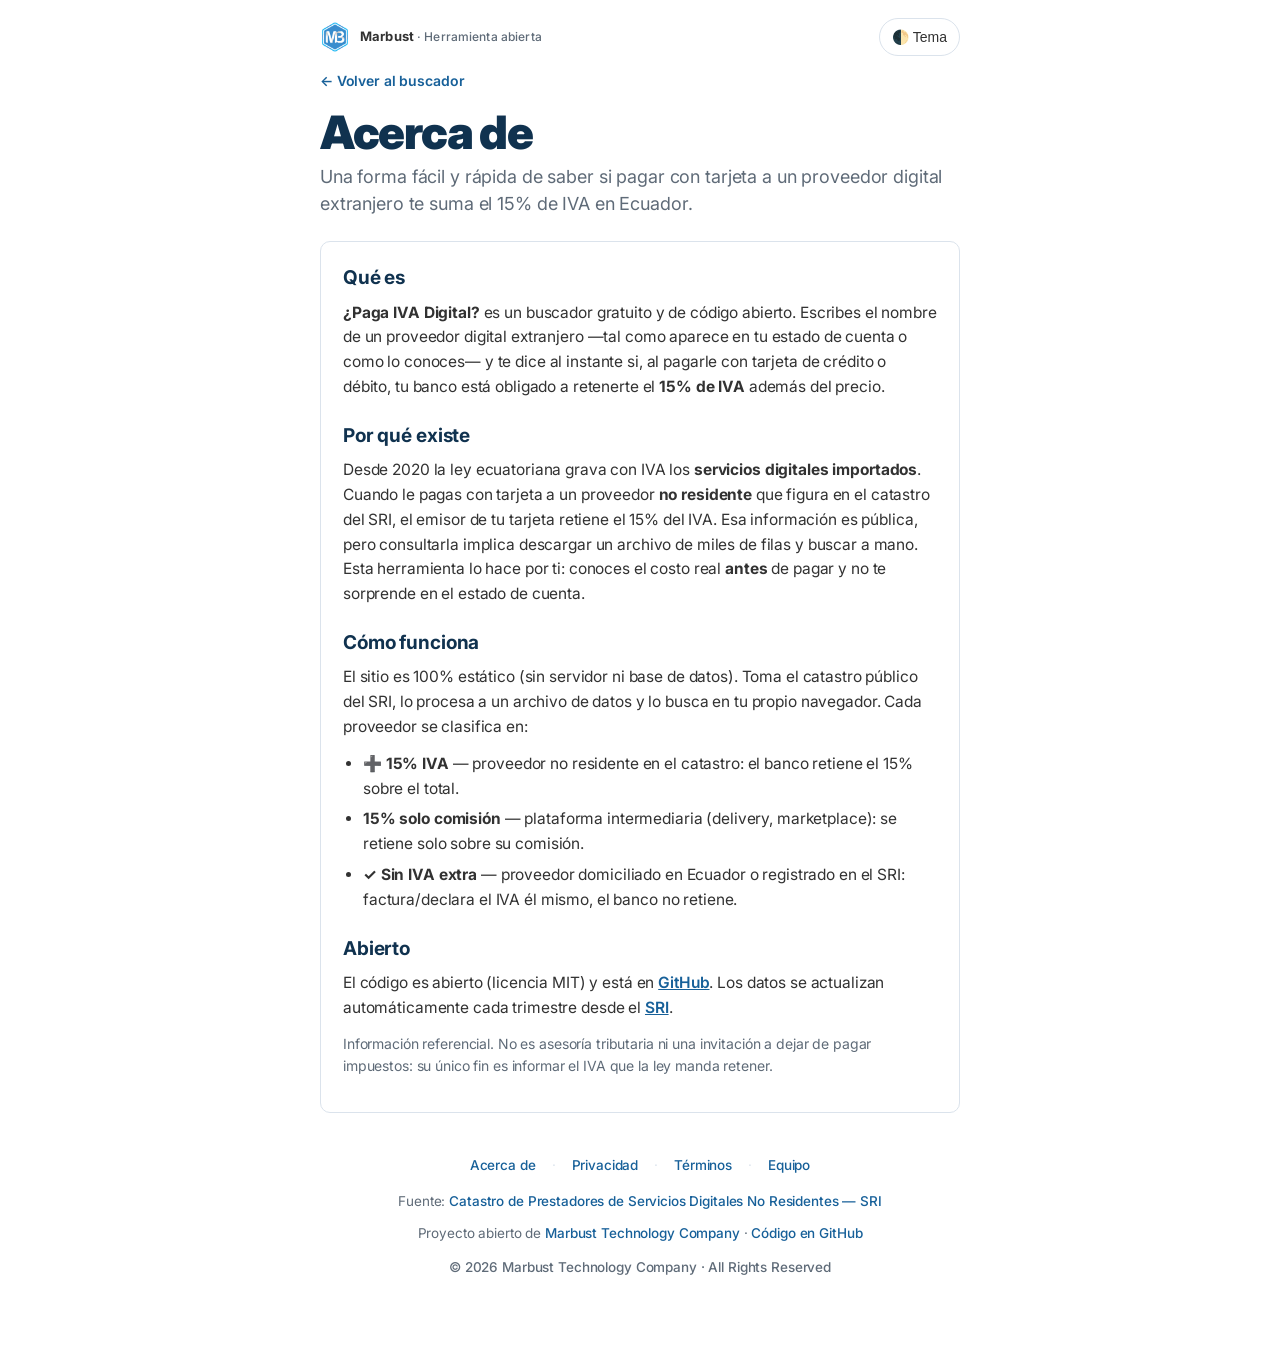
==== acerca.html @ 91fafb23 "feat(páginas): Acerca de, Privacidad, Términos, Equipo + copyright en footer - Nuevas páginas instit" ====
<!doctype html>
<html lang="es">
<head>
<meta charset="utf-8">
<meta name="viewport" content="width=device-width, initial-scale=1">
<title>Acerca de · ¿Paga IVA Digital?</title>
<meta name="description" content="Qué es ¿Paga IVA Digital?, por qué existe y cómo funciona. Herramienta abierta basada en el catastro del SRI.">
<meta name="color-scheme" content="light dark">
<link rel="preconnect" href="https://fonts.googleapis.com">
<link rel="preconnect" href="https://fonts.gstatic.com" crossorigin>
<link href="https://fonts.googleapis.com/css2?family=Inter:wght@400;500;600;700;900&display=swap" rel="stylesheet">
<link rel="icon" type="image/png" href="assets/favicon.png">
<link rel="apple-touch-icon" href="assets/apple-touch-icon.png">
<link rel="stylesheet" href="styles.css">
<script src="theme.js"></script>
</head>
<body>
<div class="wrap">
  <div class="toprow">
    <a class="brand" href="./" aria-label="Marbust Technology Company"><img src="assets/marbust-mb.png" alt="Marbust" width="30" height="30"><span>Marbust<span class="muted">&nbsp;· Herramienta abierta</span></span></a>
    <button class="themebtn" id="theme" aria-label="Cambiar tema">🌓 Tema</button>
  </div>
  <main class="page">
    <a class="backlink" href="./">← Volver al buscador</a>
    <h1 class="doc">Acerca de</h1>
    <p class="lead">Una forma fácil y rápida de saber si pagar con tarjeta a un proveedor digital extranjero te suma el 15% de IVA en Ecuador.</p>
    <div class="prose">
      <h2>Qué es</h2>
      <p><b>¿Paga IVA Digital?</b> es un buscador gratuito y de código abierto. Escribes el nombre de un proveedor digital extranjero —tal como aparece en tu estado de cuenta o como lo conoces— y te dice al instante si, al pagarle con tarjeta de crédito o débito, tu banco está obligado a retenerte el <b>15% de IVA</b> además del precio.</p>
      <h2>Por qué existe</h2>
      <p>Desde 2020 la ley ecuatoriana grava con IVA los <b>servicios digitales importados</b>. Cuando le pagas con tarjeta a un proveedor <b>no residente</b> que figura en el catastro del SRI, el emisor de tu tarjeta retiene el 15% del IVA. Esa información es pública, pero consultarla implica descargar un archivo de miles de filas y buscar a mano. Esta herramienta lo hace por ti: conoces el costo real <b>antes</b> de pagar y no te sorprende en el estado de cuenta.</p>
      <h2>Cómo funciona</h2>
      <p>El sitio es 100% estático (sin servidor ni base de datos). Toma el catastro público del SRI, lo procesa a un archivo de datos y lo busca en tu propio navegador. Cada proveedor se clasifica en:</p>
      <ul>
        <li><b>➕ 15% IVA</b> — proveedor no residente en el catastro: el banco retiene el 15% sobre el total.</li>
        <li><b>15% solo comisión</b> — plataforma intermediaria (delivery, marketplace): se retiene solo sobre su comisión.</li>
        <li><b>✓ Sin IVA extra</b> — proveedor domiciliado en Ecuador o registrado en el SRI: factura/declara el IVA él mismo, el banco no retiene.</li>
      </ul>
      <h2>Abierto</h2>
      <p>El código es abierto (licencia MIT) y está en <a href="https://github.com/MarbustTechnologyCompany/paga-iva-digital" target="_blank" rel="noopener">GitHub</a>. Los datos se actualizan automáticamente cada trimestre desde el <a href="https://www.sri.gob.ec/catastros" target="_blank" rel="noopener">SRI</a>.</p>
      <p class="muted">Información referencial. No es asesoría tributaria ni una invitación a dejar de pagar impuestos: su único fin es informar el IVA que la ley manda retener.</p>
    </div>
  </main>
  <footer>
    <nav class="footer-nav">
      <a href="acerca.html">Acerca de</a><span class="footer-sep">·</span>
      <a href="privacidad.html">Privacidad</a><span class="footer-sep">·</span>
      <a href="terminos.html">Términos</a><span class="footer-sep">·</span>
      <a href="equipo.html">Equipo</a>
    </nav>
    <div>Fuente: <a href="https://www.sri.gob.ec/catastros" target="_blank" rel="noopener">Catastro de Prestadores de Servicios Digitales No Residentes — SRI</a></div>
    <div class="footer-credit">Proyecto abierto de <a href="https://marbust.com" target="_blank" rel="noopener">Marbust Technology Company</a> · <a href="https://github.com/MarbustTechnologyCompany/paga-iva-digital" target="_blank" rel="noopener">Código en GitHub</a></div>
    <div class="copyright">© 2026 Marbust Technology Company · All Rights Reserved</div>
  </footer>
</div>
</body>
</html>
---- styles.css ----
/* ===== Paga IVA Digital — sistema de diseño Wise, paleta de marca Marbust =====
   Brand Book Marbust: #388DCE (azul principal) · #24B4ED (celeste/acento) ·
   #323232 (negro plomo/texto) · #CCCCCC (gris). Se conserva el SISTEMA Wise
   (tipografía Inter, escala, formas pill, ritmo claro→oscuro, superficies planas). */
:root{
  /* marca */
  --brand:#388DCE; --brand-ink:#1f6fb0; --accent:#24B4ED; --navy:#0c2b4a;
  /* texto / superficies */
  --ink:#10324f; --text:#323232; --muted:#5f6b78; --faint:#79838f;
  --canvas:#ffffff; --surface:#ffffff; --surface-soft:#eef3f9; --surface-tint:#dbeefb;
  --hairline:#dbe3ec;
  /* --faint: iconos/bordes/placeholder-off; cumple 3:1 no-texto */
  /* estados (triada semántica, pills suaves) */
  --amber-bg:#fdecc8; --amber-ink:#8a5200; --amber-bd:#f2d294;
  --green-bg:#dcf5e5; --green-ink:#167a46; --green-bd:#b4e5c7;
  --blue-bg:#e2f1fb;  --blue-ink:#1b6aa5;  --blue-bd:#bfe0f6;
  /* sección oscura */
  --dark-bg:var(--navy); --dark-text:#eaf3fb;
  --link:#176099;

  --font:'Inter',ui-sans-serif,system-ui,-apple-system,BlinkMacSystemFont,"Segoe UI",Roboto,sans-serif;
  --r-card:10px; --r-input:10px; --r-large:28px; --r-pill:9999px;
  --maxw:680px;
}
@media (prefers-color-scheme: dark){
  :root:not([data-theme="light"]){
    --brand:#4aa3e0; --brand-ink:#79bce8; --accent:#24B4ED; --navy:#061520;
    --ink:#eaf3fb; --text:#d7e3f0; --muted:#9fb2c6; --faint:#6f8499;
    --canvas:#0a1a2b; --surface:#102844; --surface-soft:#143052; --surface-tint:#123a58;
    --hairline:#23405f;
    --amber-bg:#3a2d10; --amber-ink:#f2c879; --amber-bd:#5a471c;
    --green-bg:#0f2e1e; --green-ink:#7fd6a2; --green-bd:#235038;
    --blue-bg:#0f2f4c;  --blue-ink:#8fc4ec;  --blue-bd:#29537a;
    --dark-bg:#061520; --dark-text:#eaf3fb; --link:#7cc0ef;
  }
}
:root[data-theme="dark"]{
  --brand:#4aa3e0; --brand-ink:#79bce8; --accent:#24B4ED; --navy:#061520;
  --ink:#eaf3fb; --text:#d7e3f0; --muted:#9fb2c6; --faint:#6f8499;
  --canvas:#0a1a2b; --surface:#102844; --surface-soft:#143052; --surface-tint:#123a58;
  --hairline:#23405f;
  --amber-bg:#3a2d10; --amber-ink:#f2c879; --amber-bd:#5a471c;
  --green-bg:#0f2e1e; --green-ink:#7fd6a2; --green-bd:#235038;
  --blue-bg:#0f2f4c;  --blue-ink:#8fc4ec;  --blue-bd:#29537a;
  --dark-bg:#061520; --dark-text:#eaf3fb; --link:#7cc0ef;
}

*{box-sizing:border-box}
html,body{margin:0}
body{
  background:var(--canvas); color:var(--text);
  font-family:var(--font); font-size:18px; line-height:1.5;
  letter-spacing:-.126px; -webkit-font-smoothing:antialiased;
}
.wrap{max-width:var(--maxw); margin:0 auto; padding:0 20px 72px}

/* top row / theme */
.toprow{display:flex; justify-content:space-between; align-items:center; padding-top:18px; gap:12px}
.brand{display:inline-flex; align-items:center; gap:10px; font-size:13px; font-weight:700; letter-spacing:.01em; color:var(--text); text-decoration:none}
.brand img{width:30px; height:30px; display:block}
.brand .muted{font-weight:500; color:var(--muted); font-size:12px}
.themebtn{border:1px solid var(--hairline); background:var(--surface); color:var(--text); border-radius:var(--r-pill); height:38px; min-width:38px; padding:0 12px; cursor:pointer; font-size:14px; font-weight:500; display:inline-flex; align-items:center; gap:7px}
.themebtn:hover{border-color:var(--brand)}

/* hero */
header.hero{padding:30px 0 6px}
h1{
  font-weight:900; color:var(--ink); margin:0 0 14px;
  font-size:clamp(40px,12vw,72px); line-height:.9; letter-spacing:-.04em; text-transform:uppercase;
}
h1 .q{color:var(--accent)}
.sub{color:var(--text); font-size:19px; line-height:1.45; max-width:34ch}
.sub b{color:var(--ink); font-weight:600}

/* search */
.searchbox{position:sticky; top:10px; z-index:20; margin:24px 0 4px; padding:6px 0; background:linear-gradient(var(--canvas) 72%, transparent)}
.searchfield{
  display:flex; align-items:center; gap:12px; background:var(--surface);
  border:1.5px solid var(--faint); border-radius:var(--r-input); padding:15px 18px;
  transition:border-color .14s;
}
.searchfield:focus-within{border-color:var(--brand)}
.searchfield svg{flex:0 0 auto; color:var(--faint)}
#q{flex:1; border:0; outline:0; background:transparent; color:var(--ink); font-family:var(--font); font-size:18px; font-weight:500; min-width:0}
#q::placeholder{color:var(--muted); font-weight:400}
.clearbtn{border:0;background:transparent;color:var(--faint);font-size:22px;cursor:pointer;padding:0 2px;line-height:1;display:none}

.chips{display:flex; flex-wrap:wrap; gap:8px; margin:14px 0 2px}
.chip{border:1px solid var(--hairline); background:var(--surface); color:var(--text); border-radius:var(--r-pill); padding:8px 15px; font-size:14px; font-weight:500; cursor:pointer; transition:.12s; font-family:var(--font)}
.chip:hover{border-color:var(--brand); background:var(--surface-tint); color:var(--brand-ink)}

.count{color:var(--muted); font-size:14px; margin:18px 2px 6px; min-height:18px; font-weight:500}
#results{display:flex; flex-direction:column; gap:12px}

/* result card */
.card{background:var(--surface); border:1px solid var(--hairline); border-radius:var(--r-card); padding:18px}
.card .top{display:flex; align-items:flex-start; justify-content:space-between; gap:12px}
.card .name{font-weight:700; font-size:20px; color:var(--ink); letter-spacing:-.01em; line-height:1.2}
.card .desc{color:var(--muted); font-size:15px; margin-top:4px; line-height:1.4}

.badge{flex:0 0 auto; display:inline-flex; align-items:center; gap:6px; font-weight:600; font-size:12.5px; padding:7px 13px; border-radius:var(--r-pill); white-space:nowrap; letter-spacing:0}
.badge.retiene{background:var(--amber-bg); color:var(--amber-ink); border:1px solid var(--amber-bd)}
.badge.comision{background:var(--blue-bg); color:var(--blue-ink); border:1px solid var(--blue-bd)}
.badge.exento{background:var(--green-bg); color:var(--green-ink); border:1px solid var(--green-bd)}

.verdict{margin-top:14px; font-size:15.5px; line-height:1.5; padding:13px 15px; border-radius:var(--r-input); background:var(--surface-soft); color:var(--text)}
.verdict b{color:var(--ink); font-weight:600}

.calc{margin-top:12px; display:flex; align-items:center; gap:9px; flex-wrap:wrap; font-size:15px; color:var(--muted)}
.calc input{width:116px; border:1.5px solid var(--faint); background:var(--canvas); color:var(--ink); border-radius:var(--r-input); padding:9px 12px; font-size:16px; font-weight:500; outline:0; font-family:var(--font)}
.calc input:focus{border-color:var(--brand)}
.calc .out{display:inline-flex; gap:6px; align-items:center; flex-wrap:wrap}
.calc .out .pill{background:var(--surface-tint); color:var(--brand-ink); font-weight:700; padding:4px 10px; border-radius:var(--r-pill)}

.aliases{margin-top:12px; font-size:13px; color:var(--muted)}
.aliases code{background:var(--surface-soft); padding:2px 7px; border-radius:6px; font-size:12.5px; color:var(--muted); margin:0 4px 4px 0; display:inline-block; font-family:var(--font)}

.empty{text-align:center; color:var(--muted); padding:34px 10px; font-size:16px}
.empty .big{font-size:44px; display:block; margin-bottom:10px}
.empty .note{font-size:14px; color:var(--muted); margin:12px auto 0; max-width:42ch; line-height:1.5}

/* dark section (bloque invertido) */
.darkcard{background:var(--dark-bg); color:var(--dark-text); border-radius:var(--r-large); padding:30px 26px; margin-top:46px}
.darkcard h2{font-weight:900; font-size:clamp(26px,7vw,34px); letter-spacing:-.03em; margin:0 0 16px; color:var(--accent); text-transform:uppercase; line-height:.95}
.darkcard p{margin:0 0 14px; color:#d7e6f4; font-size:16px; line-height:1.55}
.darkcard p:last-child{margin-bottom:0}
.darkcard b{color:#fff; font-weight:600}
.darkcard .hl{color:var(--accent); font-weight:700}
.example{display:flex; align-items:center; gap:10px; flex-wrap:wrap; background:rgba(36,180,237,.12); border:1px solid rgba(36,180,237,.32); border-radius:var(--r-input); padding:13px 15px; margin:16px 0; font-size:16px; color:#eaf3fb}
.example .amt{background:var(--accent); color:#06243a; font-weight:700; padding:3px 10px; border-radius:var(--r-pill)}

/* legend / info */
section.legendsec{margin-top:14px}
.infocard{background:var(--surface); border:1px solid var(--hairline); border-radius:var(--r-card); padding:20px}
.infocard h3{margin:0 0 14px; font-size:17px; color:var(--ink); font-weight:700}
.legend{display:grid; gap:14px}
.legend .row{display:flex; gap:12px; align-items:flex-start; font-size:15px; color:var(--muted); line-height:1.45}
.legend .row .badge{margin-top:1px}

.disclaimer{background:var(--surface-tint); border:1px solid var(--blue-bd); color:var(--text); border-radius:var(--r-card); padding:15px 17px; font-size:14px; line-height:1.55; margin-top:12px}
.disclaimer b{color:var(--ink); font-weight:700}
.disclaimer a{color:var(--link); font-weight:600}

footer{margin-top:40px; text-align:center; color:var(--muted); font-size:13.5px; line-height:1.8}
footer a{color:var(--link); text-decoration:none; font-weight:500}
footer a:hover{text-decoration:underline}
.footer-nav{display:flex; flex-wrap:wrap; gap:6px 16px; justify-content:center; margin-bottom:12px}
.footer-sep{color:var(--hairline)}
.copyright{margin-top:10px; color:var(--muted); font-weight:500}
.footer-credit{margin-top:8px}

mark{background:var(--surface-tint); color:var(--brand-ink); border-radius:3px; padding:0 2px}
.skeleton{height:92px;border-radius:var(--r-card);border:1px solid var(--hairline);background:linear-gradient(90deg,var(--surface-soft),var(--surface),var(--surface-soft));background-size:200% 100%;animation:sh 1.2s infinite}
@keyframes sh{0%{background-position:200% 0}100%{background-position:-200% 0}}

/* páginas de contenido (acerca, privacidad, términos, equipo) */
.page{padding-top:8px}
.backlink{display:inline-flex; align-items:center; gap:6px; color:var(--link); text-decoration:none; font-weight:600; font-size:14px; margin:6px 0 18px}
.backlink:hover{text-decoration:underline}
.page h1.doc{font-size:clamp(30px,8vw,46px); text-transform:none; letter-spacing:-.03em; line-height:1; margin-bottom:8px}
.page .lead{color:var(--muted); font-size:18px; margin:0 0 24px}
.prose{background:var(--surface); border:1px solid var(--hairline); border-radius:var(--r-card); padding:22px 22px}
.prose h2{font-size:19px; color:var(--ink); margin:22px 0 8px; font-weight:700}
.prose h2:first-child{margin-top:0}
.prose p{margin:0 0 12px; color:var(--text); font-size:15.5px; line-height:1.6}
.prose ul{margin:0 0 12px; padding-left:20px; color:var(--text); font-size:15.5px; line-height:1.6}
.prose li{margin-bottom:6px}
.prose a{color:var(--link); font-weight:600}
.prose .muted{color:var(--muted); font-size:14px}
.team{display:grid; gap:12px; margin-top:4px}
.member{display:flex; gap:14px; align-items:center; background:var(--surface); border:1px solid var(--hairline); border-radius:var(--r-card); padding:16px}
.member .av{width:48px;height:48px;border-radius:var(--r-pill);background:var(--surface-tint);display:flex;align-items:center;justify-content:center;flex:0 0 auto}
.member .av img{width:48px;height:48px}
.member .who{font-weight:700;color:var(--ink);font-size:16px}
.member .role{color:var(--muted);font-size:14px}
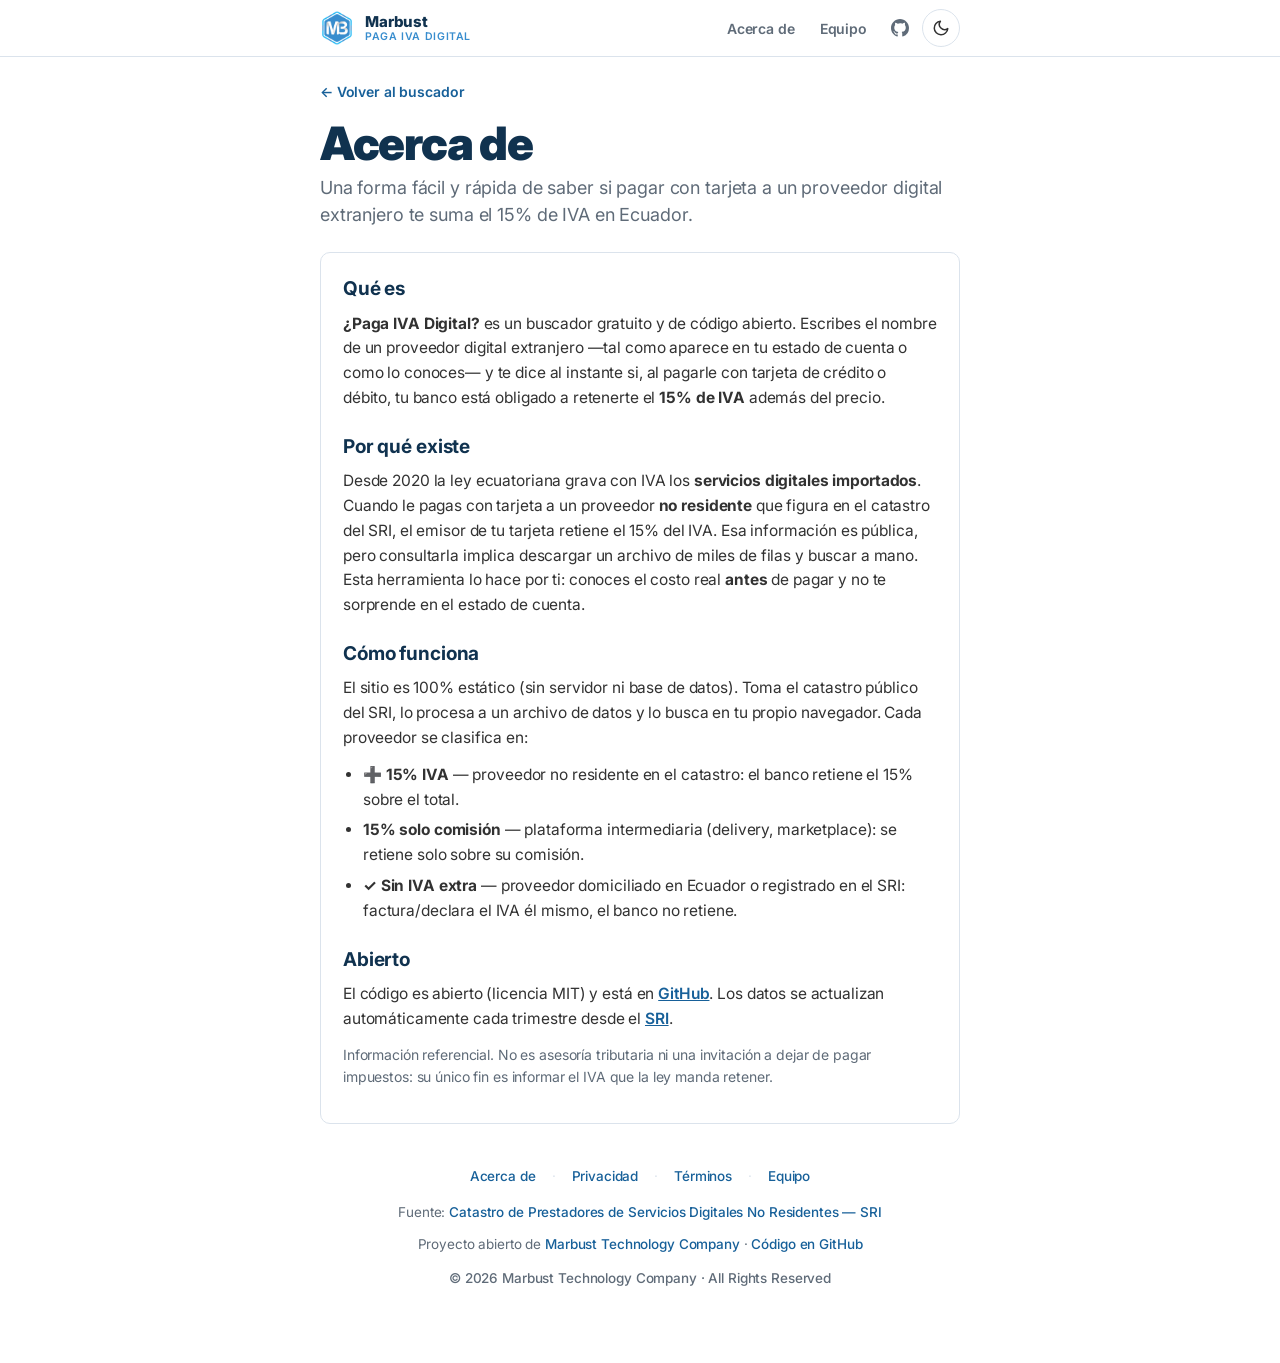
==== commit 961a495f: "feat(header): barra superior propia bien diseñada Reemplaza la barra mínima por un header sticky ful" ====
--- a/acerca.html
+++ b/acerca.html
@@ -15,11 +15,21 @@
 <script src="theme.js"></script>
 </head>
 <body>
+<header class="site-header">
+  <div class="inner">
+    <a class="logo" href="./" aria-label="Marbust — ¿Paga IVA Digital?">
+      <img src="assets/marbust-mb.png" alt="Marbust" width="34" height="34">
+      <span class="wordmark">Marbust<span class="tag">Paga IVA Digital</span></span>
+    </a>
+    <nav class="nav">
+      <a class="navlink" href="acerca.html">Acerca de</a>
+      <a class="navlink" href="equipo.html">Equipo</a>
+      <a class="iconbtn" href="https://github.com/MarbustTechnologyCompany/paga-iva-digital" target="_blank" rel="noopener" aria-label="Ver código en GitHub"><svg width="18" height="18" viewBox="0 0 16 16" fill="currentColor" aria-hidden="true"><path d="M8 0C3.58 0 0 3.58 0 8c0 3.54 2.29 6.53 5.47 7.59.4.07.55-.17.55-.38 0-.19-.01-.82-.01-1.49-2.01.37-2.53-.49-2.69-.94-.09-.23-.48-.94-.82-1.13-.28-.15-.68-.52-.01-.53.63-.01 1.08.58 1.23.82.72 1.21 1.87.87 2.33.66.07-.52.28-.87.51-1.07-1.78-.2-3.64-.89-3.64-3.95 0-.87.31-1.59.82-2.15-.08-.2-.36-1.02.08-2.12 0 0 .67-.21 2.2.82a7.6 7.6 0 0 1 2-.27c.68 0 1.36.09 2 .27 1.53-1.03 2.2-.82 2.2-.82.44 1.1.16 1.92.08 2.12.51.56.82 1.28.82 2.15 0 3.07-1.87 3.75-3.65 3.95.29.25.54.73.54 1.48 0 1.07-.01 1.93-.01 2.2 0 .21.15.46.55.38A8.01 8.01 0 0 0 16 8c0-4.42-3.58-8-8-8z"/></svg></a>
+      <button class="iconbtn themebtn" id="theme" aria-label="Cambiar tema"><svg width="18" height="18" viewBox="0 0 24 24" fill="none" stroke="currentColor" stroke-width="2" stroke-linecap="round" stroke-linejoin="round" aria-hidden="true"><path d="M21 12.79A9 9 0 1 1 11.21 3 7 7 0 0 0 21 12.79z"/></svg></button>
+    </nav>
+  </div>
+</header>
 <div class="wrap">
-  <div class="toprow">
-    <a class="brand" href="./" aria-label="Marbust Technology Company"><img src="assets/marbust-mb.png" alt="Marbust" width="30" height="30"><span>Marbust<span class="muted">&nbsp;· Herramienta abierta</span></span></a>
-    <button class="themebtn" id="theme" aria-label="Cambiar tema">🌓 Tema</button>
-  </div>
   <main class="page">
     <a class="backlink" href="./">← Volver al buscador</a>
     <h1 class="doc">Acerca de</h1>
--- a/styles.css
+++ b/styles.css
@@ -54,13 +54,26 @@
 }
 .wrap{max-width:var(--maxw); margin:0 auto; padding:0 20px 72px}
 
-/* top row / theme */
-.toprow{display:flex; justify-content:space-between; align-items:center; padding-top:18px; gap:12px}
-.brand{display:inline-flex; align-items:center; gap:10px; font-size:13px; font-weight:700; letter-spacing:.01em; color:var(--text); text-decoration:none}
-.brand img{width:30px; height:30px; display:block}
-.brand .muted{font-weight:500; color:var(--muted); font-size:12px}
-.themebtn{border:1px solid var(--hairline); background:var(--surface); color:var(--text); border-radius:var(--r-pill); height:38px; min-width:38px; padding:0 12px; cursor:pointer; font-size:14px; font-weight:500; display:inline-flex; align-items:center; gap:7px}
+/* site header (barra superior, full-width, sticky) */
+.site-header{position:sticky; top:0; z-index:30; background:color-mix(in srgb,var(--canvas) 85%, transparent); -webkit-backdrop-filter:saturate(180%) blur(10px); backdrop-filter:saturate(180%) blur(10px); border-bottom:1px solid var(--hairline)}
+.site-header .inner{max-width:var(--maxw); margin:0 auto; padding:9px 20px; display:flex; align-items:center; justify-content:space-between; gap:12px}
+.logo{display:inline-flex; align-items:center; gap:11px; text-decoration:none}
+.logo img{width:34px; height:34px; display:block; border-radius:8px}
+.wordmark{display:flex; flex-direction:column; line-height:1.05; font-weight:800; color:var(--ink); font-size:15px; letter-spacing:-.01em}
+.wordmark .tag{font-weight:600; color:var(--brand); font-size:10.5px; letter-spacing:.06em; text-transform:uppercase; margin-top:2px}
+.nav{display:flex; align-items:center; gap:3px}
+.nav a.navlink{padding:8px 11px; border-radius:var(--r-pill); color:var(--muted); font-weight:600; font-size:14px; text-decoration:none; white-space:nowrap}
+.nav a.navlink:hover{color:var(--brand-ink); background:var(--surface-tint)}
+.iconbtn{display:inline-flex; align-items:center; justify-content:center; width:38px; height:38px; padding:0; border-radius:var(--r-pill); border:1px solid transparent; background:transparent; color:var(--muted); cursor:pointer}
+.iconbtn:hover{color:var(--brand-ink); background:var(--surface-tint)}
+.themebtn{border:1px solid var(--hairline); background:var(--surface); color:var(--text)}
 .themebtn:hover{border-color:var(--brand)}
+@media (max-width:460px){
+  .wordmark .tag{display:none}
+  .nav a.navlink{padding:7px 8px; font-size:13px}
+  .site-header .inner{padding:8px 16px}
+  .nav{gap:1px}
+}
 
 /* hero */
 header.hero{padding:30px 0 6px}
@@ -73,7 +86,7 @@
 .sub b{color:var(--ink); font-weight:600}
 
 /* search */
-.searchbox{position:sticky; top:10px; z-index:20; margin:24px 0 4px; padding:6px 0; background:linear-gradient(var(--canvas) 72%, transparent)}
+.searchbox{position:sticky; top:55px; z-index:20; margin:18px 0 4px; padding:8px 0 10px; background:var(--canvas); box-shadow:0 10px 12px -10px rgba(16,50,79,.18)}
 .searchfield{
   display:flex; align-items:center; gap:12px; background:var(--surface);
   border:1.5px solid var(--faint); border-radius:var(--r-input); padding:15px 18px;
@@ -154,7 +167,7 @@
 @keyframes sh{0%{background-position:200% 0}100%{background-position:-200% 0}}
 
 /* páginas de contenido (acerca, privacidad, términos, equipo) */
-.page{padding-top:8px}
+.page{padding-top:18px}
 .backlink{display:inline-flex; align-items:center; gap:6px; color:var(--link); text-decoration:none; font-weight:600; font-size:14px; margin:6px 0 18px}
 .backlink:hover{text-decoration:underline}
 .page h1.doc{font-size:clamp(30px,8vw,46px); text-transform:none; letter-spacing:-.03em; line-height:1; margin-bottom:8px}
